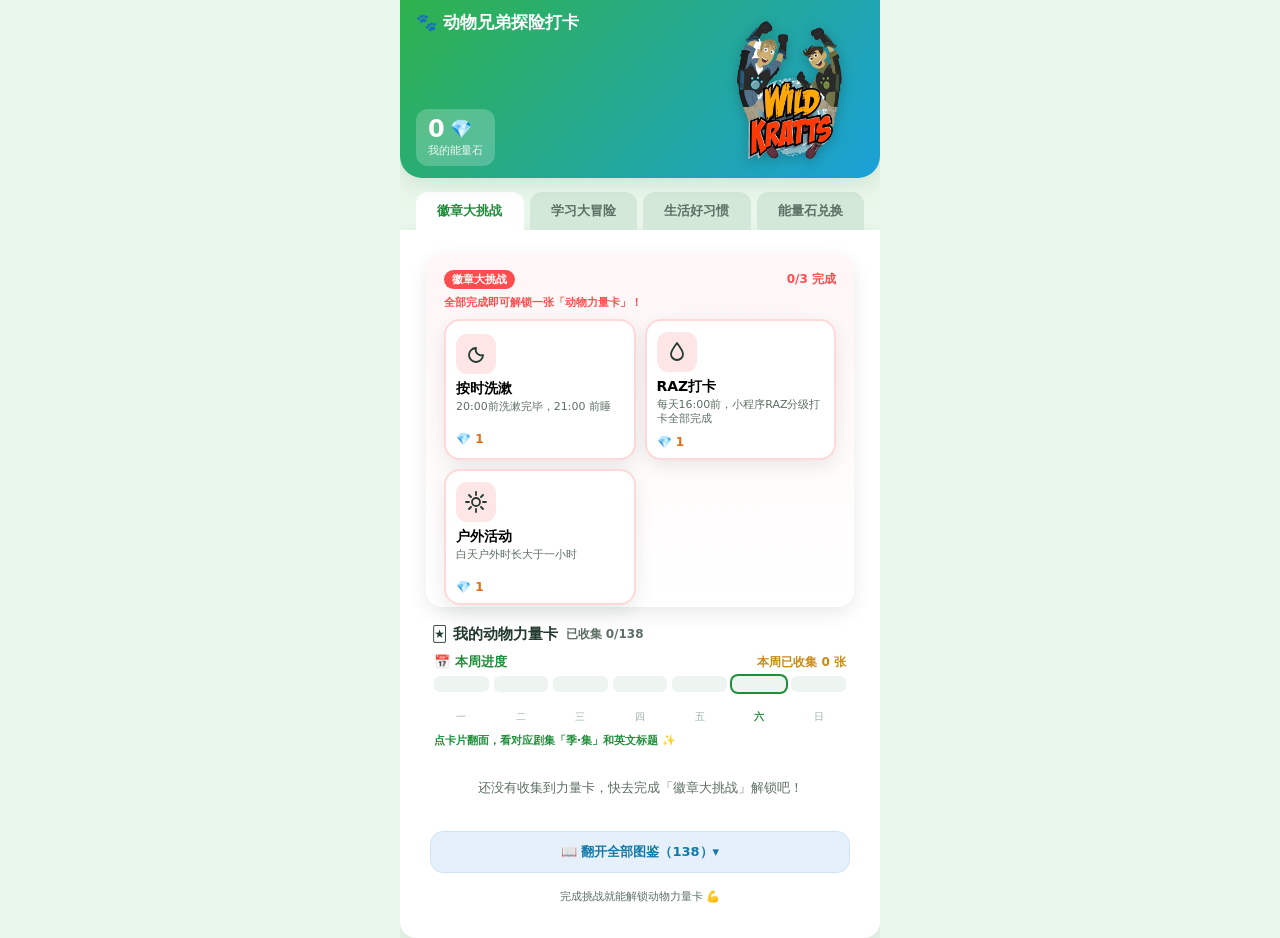
==== index.html @ 331b08fa "Add files via upload" ====
<!DOCTYPE html>
<html lang="zh-CN">
<head>
  <meta charset="UTF-8" />
  <meta name="viewport" content="width=device-width, initial-scale=1.0, maximum-scale=1.0, user-scalable=no, viewport-fit=cover" />
  <meta name="theme-color" content="#2fb24c" />
  <meta name="apple-mobile-web-app-capable" content="yes" />
  <meta name="apple-mobile-web-app-status-bar-style" content="default" />
  <meta name="apple-mobile-web-app-title" content="动物兄弟打卡" />
  <link rel="manifest" href="manifest.webmanifest" />
  <link rel="apple-touch-icon" href="img/apple-touch-icon.png" />
  <title>动物兄弟打卡 · 小朋友端</title>
  <link rel="stylesheet" href="css/style.css" />
</head>
<body>
  <div class="app-wrap">
    <!-- 顶部大横幅：左信息 + 右 logo（融入横幅背景） -->
    <div class="topbar">
      <div class="topbar-left">
        <h1>🐾 动物兄弟探险打卡</h1>
        <div class="balance-box">
          <div>
            <div class="balance-num"><span id="balance">0</span><span class="balance-ico">💎</span></div>
            <div class="balance-label">我的能量石</div>
          </div>
        </div>
      </div>
      <div class="topbar-right">
        <img src="img/hero.png" alt="动物兄弟" />
      </div>
    </div>

    <!-- 三栏切换器：按任务分类 -->
    <div class="tabs">
      <button class="tab active" data-tab="must">徽章大挑战</button>
      <button class="tab" data-tab="learn">学习大冒险</button>
      <button class="tab" data-tab="habit">生活好习惯</button>
      <button class="tab" data-tab="exchange">能量石兑换</button>
    </div>

    <!-- 面板 1：徽章大挑战 -->
    <div class="panel panel-kid" id="panel-must">
      <div class="section section-must">
        <div class="section-title">
          <span class="tag tag-must">徽章大挑战</span>
          <span class="must-progress" id="mustProgress"></span>
        </div>
        <div class="must-hint">全部完成即可解锁一张「动物力量卡」！</div>
        <div class="task-grid" id="mustGrid"></div>
      </div>
      <div class="section">
        <div class="section-title">🃏 我的动物力量卡 <span class="card-count" id="cardCount"></span></div>
        <div class="week-progress">
          <div class="week-head">
            <span class="week-title">📅 本周进度</span>
            <span class="week-count" id="weekCount">本周已收集 0 张</span>
          </div>
          <div class="week-bar" id="weekBar"></div>
        </div>
        <div class="card-sub">点卡片翻面，看对应剧集「季·集」和英文标题 ✨</div>
        <div class="card-filter hidden" id="cardFilter">
          <button class="cf-tab on" data-f="collected">已收集</button>
          <button class="cf-tab" data-f="uncollected">未收集</button>
          <button class="cf-tab" data-f="all">全部</button>
        </div>
        <div class="card-shelf" id="cardShelf"></div>
        <button class="card-expand" id="cardExpand">📖 翻开全部图鉴（138）▾</button>
      </div>
      <div class="foot-note">完成挑战就能解锁动物力量卡 💪</div>
    </div>

    <!-- 面板 2：学习大冒险 -->
    <div class="panel panel-kid hidden" id="panel-learn">
      <div class="section">
        <div class="section-title"><span class="tag tag-learn">学习大冒险</span></div>
        <div class="task-grid" id="learnGrid"></div>
      </div>
      <div class="foot-note">认真学习，积累能量石去兑换心仪的奖励吧！</div>
    </div>

    <!-- 面板 3：生活好习惯 -->
    <div class="panel panel-kid hidden" id="panel-habit">
      <div class="section">
        <div class="section-title"><span class="tag tag-habit">生活好习惯</span></div>
        <div class="task-grid" id="habitGrid"></div>
      </div>
      <div class="foot-note">自己的事情自己做，你越来越棒啦 🌟</div>
    </div>

    <!-- 面板 4：能量石兑换站 -->
    <div class="panel panel-kid hidden" id="panel-exchange">
      <div class="section">
        <div class="section-title">🎁 能量石兑换站</div>
        <div class="reward-grid" id="rewardGrid"></div>
      </div>
      <div class="foot-note">攒够能量石点兑换，去找爸爸妈妈领取奖励吧！</div>
    </div>
  </div>

  <!-- 庆祝遮罩：徽章大挑战全部完成 -->
  <div class="celebrate hidden" id="celebrate">
    <div class="confetti" id="confetti"></div>
    <div class="celebrate-card">
      <div class="mascot">🐾</div>
      <div class="ctitle">太棒了！</div>
      <div class="cmsg" id="celebMsg"></div>
      <div class="powercard-big" id="powerCardBig"></div>
      <button class="btn-primary" id="celebClose">收下力量卡 💪</button>
    </div>
  </div>

  <div class="toast" id="toast"></div>

  <script src="js/config.js"></script>
  <script src="js/store.js"></script>
  <script src="js/app.js"></script>
</body>
</html>
---- css/style.css ----
/* ===== 动物兄弟打卡工作台 · 全局样式 ===== */
:root {
  --green: #2fb24c;
  --green-dark: #1f8f3a;
  --blue: #1aa0d8;
  --blue-dark: #1379a8;
  --orange: #ff8a2b;
  --orange-dark: #e76c12;
  --gold: #ffc02e;
  --ink: #233a2e;
  --ink-soft: #5d7064;
  --bg: #eaf7ec;
  --card: #ffffff;
  --line: #d7ead9;
  --danger: #ff4d4f;
  --radius: 16px;
  --shadow: 0 6px 18px rgba(35, 58, 46, 0.10);
}

* { box-sizing: border-box; -webkit-tap-highlight-color: transparent; }
html, body { margin: 0; padding: 0; }
body {
  font-family: "PingFang SC", "Microsoft YaHei", "Hiragino Sans GB", system-ui, sans-serif;
  background: var(--bg);
  color: var(--ink);
  -webkit-text-size-adjust: 100%;
}
button { font-family: inherit; cursor: pointer; border: none; }
input, textarea, select { font-family: inherit; }
.hidden { display: none !important; }

/* 移动端容器：在桌面上呈现手机列宽，在手机上全屏 */
.app-wrap {
  max-width: 480px;
  margin: 0 auto;
  min-height: 100vh;
  background: linear-gradient(180deg, #d8f3dd 0%, var(--bg) 220px);
  position: relative;
  overflow-x: hidden;
}

/* ===== 顶部大横幅：左信息 + 右 logo（融入横幅背景） ===== */
.topbar {
  display: flex; align-items: stretch; gap: 8px;
  padding: 12px 8px 12px 16px;
  background: linear-gradient(135deg, var(--green) 0%, var(--blue) 100%);
  color: #fff;
  border-radius: 0 0 22px 22px;
  box-shadow: var(--shadow);
  position: relative;
  min-height: 158px;
}
.topbar-left { flex: 1; display: flex; flex-direction: column; justify-content: space-between; min-width: 0; }
.topbar h1 { font-size: 17px; margin: 0; display: flex; align-items: center; gap: 6px; font-weight: 800; line-height: 1.2; }
.topbar .leaf { width: 24px; height: 24px; }
.topbar-right {
  display: flex; align-items: center; justify-content: center;
  padding: 6px 10px 6px 6px;
  background: transparent;
  border-radius: 0 0 18px 0;
}
.topbar-right img { height: 142px; width: auto; max-width: 180px; object-fit: contain; display: block; filter: drop-shadow(0 3px 6px rgba(0,0,0,.22)); }
.balance-box {
  background: rgba(255,255,255,.22); border-radius: 12px; padding: 8px 12px;
  backdrop-filter: blur(2px); align-self: flex-start;
}
.balance-num { font-size: 24px; font-weight: 800; line-height: 1; display: flex; align-items: center; gap: 5px; }
.balance-label { font-size: 11px; opacity: .9; margin-top: 2px; }
.balance-ico { font-size: 18px; }

/* ===== 通用区块 ===== */
.section { padding: 12px 14px 2px; }
.section-title {
  display: flex; align-items: center; gap: 8px;
  font-size: 15px; font-weight: 800; margin: 4px 2px 9px; color: var(--ink);
}
.section-title .tag {
  font-size: 11px; font-weight: 700; padding: 2px 8px; border-radius: 20px; color: #fff;
}
.tag-learn { background: var(--blue); }
.tag-habit { background: var(--orange); }

/* ===== 任务卡网格 ===== */
.task-grid { display: grid; grid-template-columns: repeat(2, 1fr); gap: 9px; }
.task-card {
  background: var(--card); border-radius: var(--radius); padding: 11px 10px 9px;
  box-shadow: var(--shadow); position: relative; transition: transform .12s ease;
  border: 2px solid transparent; text-align: left; width: 100%;
}
.task-card:active { transform: scale(.97); }
.task-card .ico {
  width: 40px; height: 40px; border-radius: 11px; display: flex; align-items: center;
  justify-content: center; margin-bottom: 6px;
}
.ico-learn { background: #e3f3fb; }
.ico-habit { background: #fff0e0; }
.task-card .ico svg { width: 24px; height: 24px; stroke: var(--ink); fill: none; stroke-width: 1.8; stroke-linecap: round; stroke-linejoin: round; }
.task-card .name { font-size: 14px; font-weight: 800; margin: 0 0 2px; }
.task-card .desc { font-size: 11px; color: var(--ink-soft); line-height: 1.3; min-height: 24px; }
.task-card .foot { display: flex; align-items: center; justify-content: space-between; margin-top: 8px; }
.task-card .stones { font-size: 12px; font-weight: 800; color: var(--orange-dark); }
.task-card .done-flag { font-size: 11px; font-weight: 700; color: var(--green-dark); }

.task-card.done { border-color: var(--green); background: #f1fcf3; }
.task-card.done .ico { background: var(--green); }
.task-card.done .ico svg { stroke: #fff; }
.task-card.done::after {
  content: "✓"; position: absolute; top: 10px; right: 12px;
  width: 24px; height: 24px; border-radius: 50%; background: var(--green); color: #fff;
  display: flex; align-items: center; justify-content: center; font-size: 14px; font-weight: 800;
}

/* ===== 奖励墙 ===== */
.reward-grid { display: grid; grid-template-columns: repeat(2, 1fr); gap: 9px; }
.reward-card {
  background: var(--card); border-radius: var(--radius); padding: 10px; box-shadow: var(--shadow);
  text-align: center; width: 100%; position: relative;
}
.reward-card .pic {
  width: 100%; aspect-ratio: 1.4/1; border-radius: 12px; background: #fff6e6;
  display: flex; align-items: center; justify-content: center; overflow: hidden; margin-bottom: 8px;
}
.reward-card .pic img { width: 100%; height: 100%; object-fit: cover; }
.reward-card .pic .ph { font-size: 30px; opacity: .5; }
.reward-card .rname { font-size: 13px; font-weight: 700; margin: 0 0 6px; min-height: 32px; }
.reward-card .rcost { font-size: 12px; font-weight: 800; color: var(--orange-dark); margin-bottom: 8px; }
.btn-redeem {
  width: 100%; padding: 9px; border-radius: 12px; font-weight: 800; font-size: 13px;
  background: var(--gold); color: var(--ink); transition: filter .15s;
}
.btn-redeem:active { filter: brightness(.95); }
.btn-redeem:disabled { background: #e4ece6; color: #9bb0a3; cursor: not-allowed; }

/* ===== 浮动提示 ===== */
.toast {
  position: fixed; left: 50%; top: 22%; transform: translateX(-50%) translateY(-10px);
  background: rgba(35,58,46,.94); color: #fff; padding: 10px 18px; border-radius: 22px;
  font-size: 14px; font-weight: 700; opacity: 0; transition: all .25s; z-index: 60; pointer-events: none;
}
.toast.show { opacity: 1; transform: translateX(-50%) translateY(0); }

/* 发现新版本提示 */
.update-tip {
  position: fixed; left: 50%; bottom: 16px; transform: translateX(-50%) translateY(20px);
  display: flex; align-items: center; gap: 12px;
  background: #2fb24c; color: #fff; padding: 10px 14px 10px 18px; border-radius: 30px;
  font-size: 14px; font-weight: 700; box-shadow: 0 6px 20px rgba(0,0,0,.25);
  opacity: 0; pointer-events: none; transition: all .3s; z-index: 70;
}
.update-tip:not(.hidden) { opacity: 1; transform: translateX(-50%) translateY(0); pointer-events: auto; }
.update-tip button {
  background: #fff; color: #2fb24c; border: none; border-radius: 20px;
  padding: 7px 16px; font-size: 13px; font-weight: 800; cursor: pointer;
}
.update-tip.hidden { display: none; }

/* 收集能量石粒子 */
.spark {
  position: fixed; z-index: 55; font-size: 20px; pointer-events: none;
  animation: sparkUp .8s ease-out forwards;
}
@keyframes sparkUp {
  0% { transform: translateY(0) scale(.6); opacity: 1; }
  100% { transform: translateY(-70px) scale(1.3); opacity: 0; }
}

/* ===== 家长端样式 ===== */
.admin-body { max-width: 720px; margin: 0 auto; padding-bottom: 40px; }
.admin-head {
  background: linear-gradient(135deg, var(--green) 0%, var(--blue) 100%);
  color: #fff; padding: 18px; border-radius: 0 0 22px 22px; box-shadow: var(--shadow);
}
.admin-head h1 { margin: 0; font-size: 20px; display: flex; align-items: center; gap: 8px; }
.admin-head .sub { font-size: 12px; opacity: .9; margin-top: 4px; }
.admin-balance {
  margin-top: 12px; background: rgba(255,255,255,.18); border-radius: 14px;
  padding: 12px 16px; display: flex; align-items: center; justify-content: space-between;
}
.admin-balance .num { font-size: 28px; font-weight: 800; }
.tabs { display: flex; gap: 6px; padding: 14px 16px 0; }
.tab {
  flex: 1; padding: 10px; text-align: center; border-radius: 12px 12px 0 0; font-weight: 700;
  font-size: 14px; background: #d3e8d8; color: var(--ink-soft);
}
.tab.active { background: #fff; color: var(--green-dark); }
/* 小朋友端四个 tab 并排：缩小字号、禁止换行，保持单行对齐 */
.app-wrap .tab { font-size: 13px; white-space: nowrap; }
.panel { background: #fff; padding: 16px; border-radius: 0 0 16px 16px; box-shadow: var(--shadow); }
.panel.hidden { display: none; }

.row {
  display: flex; align-items: center; gap: 10px; padding: 12px; border: 1px solid var(--line);
  border-radius: 14px; margin-bottom: 10px;
}
.row .meta { flex: 1; min-width: 0; }
.row .meta .t { font-weight: 700; font-size: 15px; display: flex; align-items: center; gap: 6px; }
.row .meta .d { font-size: 12px; color: var(--ink-soft); margin-top: 2px; }
.row .meta .s { font-size: 11px; color: var(--orange-dark); font-weight: 700; margin-top: 3px; }
.row .actions { display: flex; gap: 6px; }
.icon-btn {
  width: 34px; height: 34px; border-radius: 10px; background: #f1f5f2; font-size: 14px;
  display: flex; align-items: center; justify-content: center; color: var(--ink);
}
.icon-btn.danger { background: #ffe9e9; color: var(--danger); }
.icon-btn.ok { background: #e6f8ea; color: var(--green-dark); }
.icon-btn.undo { background: #e6f0fb; color: var(--blue-dark); }
.icon-btn:disabled { opacity: .35; cursor: not-allowed; }

.btn-primary {
  background: var(--green); color: #fff; padding: 12px 18px; border-radius: 12px;
  font-weight: 800; font-size: 15px; width: 100%; margin-top: 4px;
}
.btn-primary:active { filter: brightness(.95); }
.btn-ghost {
  background: #eef4f0; color: var(--ink); padding: 11px 16px; border-radius: 12px;
  font-weight: 700; font-size: 14px;
}
.btn-danger {
  background: #ffe9e9; color: var(--danger); padding: 12px 18px; border-radius: 12px;
  font-weight: 800; font-size: 15px; width: 100%; margin-top: 4px; border: 1px solid #ffd2d2;
}
.btn-danger:active { filter: brightness(.96); }

.reset-zone {
  margin: 18px 16px 4px; padding: 14px; border: 1px dashed #ffd2d2; border-radius: 14px;
  background: #fff7f7;
}
.reset-hint {
  margin-top: 8px; font-size: 11px; line-height: 1.5; color: #c0392b;
}

/* 弹窗 */
.modal-mask {
  position: fixed; inset: 0; background: rgba(20,40,30,.5); z-index: 80;
  display: flex; align-items: flex-end; justify-content: center;
}
.modal {
  background: #fff; width: 100%; max-width: 480px; border-radius: 22px 22px 0 0;
  padding: 20px 18px 22px; animation: slideUp .25s ease;
}
@keyframes slideUp { from { transform: translateY(100%); } to { transform: translateY(0); } }
.modal h3 { margin: 0 0 14px; font-size: 18px; }
.field { margin-bottom: 12px; }
.field label { display: block; font-size: 13px; font-weight: 700; margin-bottom: 6px; color: var(--ink); }
.field input[type=text], .field input[type=number], .field textarea, .field select {
  width: 100%; padding: 11px 12px; border: 1px solid var(--line); border-radius: 11px;
  font-size: 15px; background: #fafdfb;
}
.field textarea { resize: vertical; min-height: 56px; }
.seg { display: flex; gap: 8px; }
.seg button {
  flex: 1; padding: 10px; border-radius: 11px; background: #eef4f0; font-weight: 700; font-size: 14px;
  color: var(--ink-soft);
}
.seg button.on { background: var(--green); color: #fff; }
.modal-actions { display: flex; gap: 10px; margin-top: 8px; }
.modal-actions .btn-primary { margin-top: 0; }

.upload-prev {
  width: 80px; height: 56px; border-radius: 10px; object-fit: cover; border: 1px solid var(--line);
  display: none; margin-top: 8px;
}
.img-pick {
  display: inline-flex; align-items: center; gap: 6px; padding: 9px 14px; border-radius: 11px;
  background: #fff3e0; color: var(--orange-dark); font-weight: 700; font-size: 13px; margin-top: 4px;
}

.empty { text-align: center; color: var(--ink-soft); padding: 24px; font-size: 13px; }

.foot-note { text-align: center; color: var(--ink-soft); font-size: 11px; padding: 12px 16px 18px; }

/* ===== 每日必打卡 / 徽章大挑战（小朋友端，置顶） ===== */
.tag-must { background: var(--danger); }
.section-must {
  background: linear-gradient(180deg, #fff6f6 0%, #ffffff 100%);
  border-radius: 16px; margin: 8px 10px 2px; box-shadow: var(--shadow);
}
.section-must .section-title { margin: 4px 4px 8px; }
.section-must .task-grid { padding: 0 4px; }
.ico-must { background: #ffe6e6; }
.task-card.must { border-color: #ffd9d9; }
.must-hint { font-size: 11px; color: var(--danger); margin: -2px 4px 9px; font-weight: 700; }
.must-progress { font-size: 12px; font-weight: 800; color: var(--danger); margin-left: auto; }

/* ===== 我的动物力量卡册（翻转卡 · 图鉴式） ===== */
.card-shelf { display: grid; grid-template-columns: repeat(4, 1fr); gap: 8px; }
/* 卡册：本周进度（周一~周日 7 格） + 状态筛选 + 展开按钮 */
.week-progress { margin: 2px 4px 9px; }
.week-head { display: flex; justify-content: space-between; align-items: baseline; margin-bottom: 5px; }
.week-title { font-size: 13px; font-weight: 800; color: var(--green-dark); }
.week-count { font-size: 12px; font-weight: 700; color: var(--gold-dark, #c98a16); }
.week-bar { display: flex; gap: 5px; }
.week-day { flex: 1; text-align: center; }
.week-seg { height: 16px; border-radius: 6px; background: #eef4f0; transition: background .3s ease; }
.week-day.filled .week-seg { background: var(--gold); }
.week-day.today .week-seg { box-shadow: 0 0 0 2px var(--green-dark); }
.week-num { font-size: 12px; font-weight: 800; color: #9bb0a4; line-height: 1.4; min-height: 17px; }
.week-day.filled .week-num { color: var(--gold-dark, #c98a16); }
.week-dow { font-size: 10px; color: #9bb0a4; margin-top: 1px; }
.week-day.today .week-dow { color: var(--green-dark); font-weight: 800; }
.card-sub { font-size: 11px; color: var(--green-dark); margin: 0 4px 9px; font-weight: 700; }
.card-filter { display: flex; gap: 6px; margin: 0 4px 9px; }
.cf-tab {
  flex: 1; padding: 7px 4px; border-radius: 11px; background: #f1f5f2;
  color: var(--ink-soft); font-size: 12px; font-weight: 700; border: 1px solid transparent;
}
.cf-tab.on { background: var(--green); color: #fff; }
.card-expand {
  display: block; width: 100%; margin: 12px 0 2px; padding: 11px;
  border-radius: 13px; background: #e6f0fb; color: var(--blue-dark);
  font-size: 13px; font-weight: 800; border: 1px solid #cfe3f5;
}
.card-expand:active { filter: brightness(.96); }
.card-empty { grid-column: 1 / -1; text-align: center; color: var(--ink-soft); font-size: 13px; padding: 22px 10px; }
.card-count { font-size: 12px; font-weight: 700; color: var(--ink-soft); }

.flip-card {
  position: relative;
  aspect-ratio: 3 / 4;
  perspective: 700px;
  cursor: pointer;
  -webkit-tap-highlight-color: transparent;
  transition: transform .4s cubic-bezier(.2,.85,.3,1.12);
}
.flip-card:active { transform: scale(.96); }
/* 放大态：固定铺满手机页面，弹出动画带大回弹 */
.flip-card.zoomed {
  position: fixed;
  top: 4vh; left: 5vw; right: 5vw; bottom: 4vh;
  z-index: 100;
  animation: cardPop .5s cubic-bezier(.34,1.56,.64,1);
}
.flip-card.zoomed .flip-front,
.flip-card.zoomed .flip-back {
  box-shadow: 0 20px 50px rgba(0,0,0,.35);
  border-radius: 22px;
}
/* 放大态：动物名称与超能力字体放大三倍 */
.flip-card.zoomed .fc-name { font-size: 39px; margin-top: 10px; }
.flip-card.zoomed .fc-power { font-size: 33px; margin-top: 8px; }
@keyframes cardPop {
  from { transform: scale(.55); opacity: 0; }
  to   { transform: scale(1); opacity: 1; }
}
.flip-inner {
  position: absolute; inset: 0;
  transform-style: preserve-3d;
  transition: transform .55s cubic-bezier(.2,.85,.3,1.05);
}
.flip-card.flipped .flip-inner { transform: rotateY(180deg); }
.flip-front, .flip-back {
  position: absolute; inset: 0;
  backface-visibility: hidden;
  -webkit-backface-visibility: hidden;
  border-radius: 12px;
  display: flex; flex-direction: column;
  align-items: center; justify-content: center;
  padding: 6px; text-align: center;
  box-shadow: 0 3px 8px rgba(0,0,0,.10);
  overflow: hidden;
}
.flip-front {
  background: #fff;
  border: 2px solid var(--pc, var(--green));
  border-radius: 16px;
  box-shadow: 0 6px 14px rgba(0,0,0,.12);
}
.flip-front::before { content: ''; position: absolute; inset: 0; background: var(--pc, var(--green)); opacity: .10; border-radius: 14px; }
.flip-front::after {
  content: ''; position: absolute; top: 0; left: 0; right: 0; height: 6px; z-index: 1;
  background: linear-gradient(90deg, var(--pc, var(--green)), rgba(255,255,255,0));
  border-radius: 14px 14px 0 0;
}
.flip-back {
  background: linear-gradient(160deg, var(--pc, var(--green)), var(--green-dark));
  color: #fff;
  transform: rotateY(180deg);
}
.fc-img { width: 100%; height: 66%; object-fit: contain; position: relative; }
.fc-emoji { font-size: 52px; line-height: 1; position: relative; margin-bottom: 2px; filter: drop-shadow(0 3px 5px rgba(0,0,0,.15)); }
.fc-name { font-size: 12px; font-weight: 800; margin-top: 4px; position: relative; background: rgba(255,255,255,.7); border-radius: 8px; padding: 1px 4px; }
.fc-power { font-size: 10px; color: var(--pc, var(--green-dark)); font-weight: 700; margin-top: 3px; position: relative; }
.fc-ep { font-size: 13px; font-weight: 800; margin-bottom: 5px; position: relative; }
.fc-en { font-size: 12px; opacity: .96; word-break: break-word; padding: 0 2px; position: relative; }
.fc-hint { font-size: 10px; opacity: .82; margin-top: 7px; position: relative; }
.fc-ribbon {
  position: absolute; top: 4px; right: 4px; z-index: 2;
  background: var(--gold); color: #5a4500;
  font-size: 9px; font-weight: 800; padding: 1px 5px; border-radius: 8px;
}
.fc-dot {
  position: absolute; top: 4px; right: 4px; z-index: 2;
  width: 16px; height: 16px; border-radius: 50%;
  background: var(--green-dark); color: #fff;
  font-size: 10px; font-weight: 800;
  display: flex; align-items: center; justify-content: center;
}
.flip-card.today .flip-front {
  box-shadow: 0 0 0 3px var(--gold), 0 3px 12px rgba(255,180,0,.45);
}
/* 未收集（待解锁）：整卡置灰、半透明、不可点击，显示锁标 */
.flip-card.locked { cursor: default; filter: grayscale(1); opacity: .55; }
.flip-card.locked:active { transform: none; }
.flip-card.locked .flip-front { border-color: #c2cfc8; }
.flip-card.locked .flip-front::before { background: #9bb0a4; opacity: .22; }
.flip-card.locked .flip-front::after { background: #c2cfc8; }
.flip-card.locked .fc-name { color: #6b7d72; }
.flip-card.locked .fc-power { color: #8aa093; }
.fc-lock {
  position: absolute; top: 4px; right: 4px; z-index: 2;
  font-size: 15px; line-height: 1;
  background: rgba(255,255,255,.9); border-radius: 8px; padding: 1px 4px;
}

/* ===== 庆祝遮罩 ===== */
.celebrate {
  position: fixed; inset: 0; z-index: 90; display: flex; align-items: center; justify-content: center;
  background: rgba(20,40,30,.55); opacity: 0; transition: opacity .3s; padding: 20px;
}
.celebrate.show { opacity: 1; }
.celebrate-card {
  position: relative; background: #fff; border-radius: 24px; padding: 26px 22px; text-align: center;
  width: 100%; max-width: 320px; transform: scale(.8); transition: transform .3s;
  box-shadow: 0 20px 50px rgba(0,0,0,.3); z-index: 2;
}
.celebrate.show .celebrate-card { transform: scale(1); animation: pop .5s ease; }
@keyframes pop { 0% { transform: scale(.8); } 60% { transform: scale(1.06); } 100% { transform: scale(1); } }
.celebrate-card .mascot { font-size: 46px; animation: bounce 1s ease infinite; }
@keyframes bounce { 0%,100% { transform: translateY(0); } 50% { transform: translateY(-8px); } }
.celebrate-card .ctitle { font-size: 22px; font-weight: 900; color: var(--green-dark); margin: 6px 0 4px; }
.celebrate-card .cmsg { font-size: 13px; color: var(--ink-soft); line-height: 1.4; margin-bottom: 14px; }
.powercard-big {
  border-radius: 18px; padding: 16px; margin-bottom: 16px; position: relative; overflow: hidden;
  background: var(--pc); color: #fff; box-shadow: 0 8px 20px rgba(0,0,0,.18);
}
.powercard-big::after {
  content: ''; position: absolute; inset: 0;
  background: radial-gradient(circle at 30% 20%, rgba(255,255,255,.45), transparent 60%);
}
.powercard-big .pc-emoji { font-size: 40px; position: relative; }
.powercard-big .pc-img {
  width: 78px; height: 78px; border-radius: 50%; object-fit: cover;
  border: 3px solid rgba(255,255,255,.92); position: relative;
  box-shadow: 0 4px 12px rgba(0,0,0,.22); background: #fff; display: inline-block;
}
.powercard-big .pc-name { font-size: 18px; font-weight: 900; margin-top: 4px; position: relative; }
.powercard-big .pc-power { font-size: 13px; font-weight: 700; opacity: .95; margin-top: 2px; position: relative; }
.confetti { position: absolute; inset: 0; overflow: hidden; pointer-events: none; }
.confetti i {
  position: absolute; top: -12px; width: 9px; height: 14px; border-radius: 2px; opacity: .9;
  animation: fall linear forwards;
}
@keyframes fall { to { transform: translateY(460px) rotate(360deg); opacity: 0; } }

/* ===== 历史记录：日历视图 ===== */
.cal-head { display: flex; align-items: center; gap: 8px; padding: 0 2px 10px; }
.cal-title { flex: 1; text-align: center; font-size: 18px; font-weight: 800; color: var(--ink); }
.cal-nav-btn {
  width: 34px; height: 34px; border-radius: 50%;
  background: #f1f5f2; color: var(--ink);
  display: flex; align-items: center; justify-content: center;
  font-size: 18px; line-height: 1;
}
.cal-nav-btn:active { transform: scale(.94); }
.cal-today { background: #e8f7eb; color: var(--green-dark); }

.cal-weekdays {
  display: grid; grid-template-columns: repeat(7, 1fr); gap: 6px;
  padding: 0 0 6px; color: var(--ink-soft);
  font-size: 12px; text-align: center;
}
.cal-grid { display: grid; grid-template-columns: repeat(7, 1fr); gap: 6px; }
.cal-cell {
  aspect-ratio: 1/1;
  border: 1px solid #ececec; border-radius: 12px;
  display: flex; align-items: center; justify-content: center;
  font-size: 15px; font-weight: 600; background: #fff; color: var(--ink);
  transition: transform .12s ease;
}
.cal-cell:active { transform: scale(.96); }
.cal-cell.out { border-color: transparent; background: transparent; }
.cal-cell.has-rec { color: var(--green-dark); }
.cal-cell.today { background: #e8f7eb; border-color: var(--green); color: var(--green-dark); }
.cal-cell.sel { background: var(--green); color: #fff; border-color: var(--green); }

.cal-detail { margin-top: 14px; border-top: 1px solid var(--line); padding-top: 12px; }
.cal-detail-title { font-size: 14px; font-weight: 800; margin-bottom: 8px; color: var(--ink); }
.cal-detail-empty { text-align: center; color: var(--ink-soft); font-size: 13px; padding: 16px 0; }

/* 详情内单条记录行 */
.cal-record { display: flex; align-items: center; gap: 10px; padding: 10px 12px; border: 1px solid var(--line); border-radius: 12px; margin-bottom: 8px; font-size: 13px; }
.cal-record .hico { width: 30px; height: 30px; border-radius: 50%; display: flex; align-items: center; justify-content: center; font-size: 14px; flex-shrink: 0; }
.cal-record .hmain { flex: 1; min-width: 0; }
.cal-record .ht { font-weight: 700; }
.cal-record .hd { font-size: 11px; color: var(--ink-soft); }
.cal-record .hv { font-weight: 800; font-size: 14px; }
.cal-record .hv.plus { color: var(--green-dark); }
.cal-record .hv.minus { color: var(--orange-dark); }
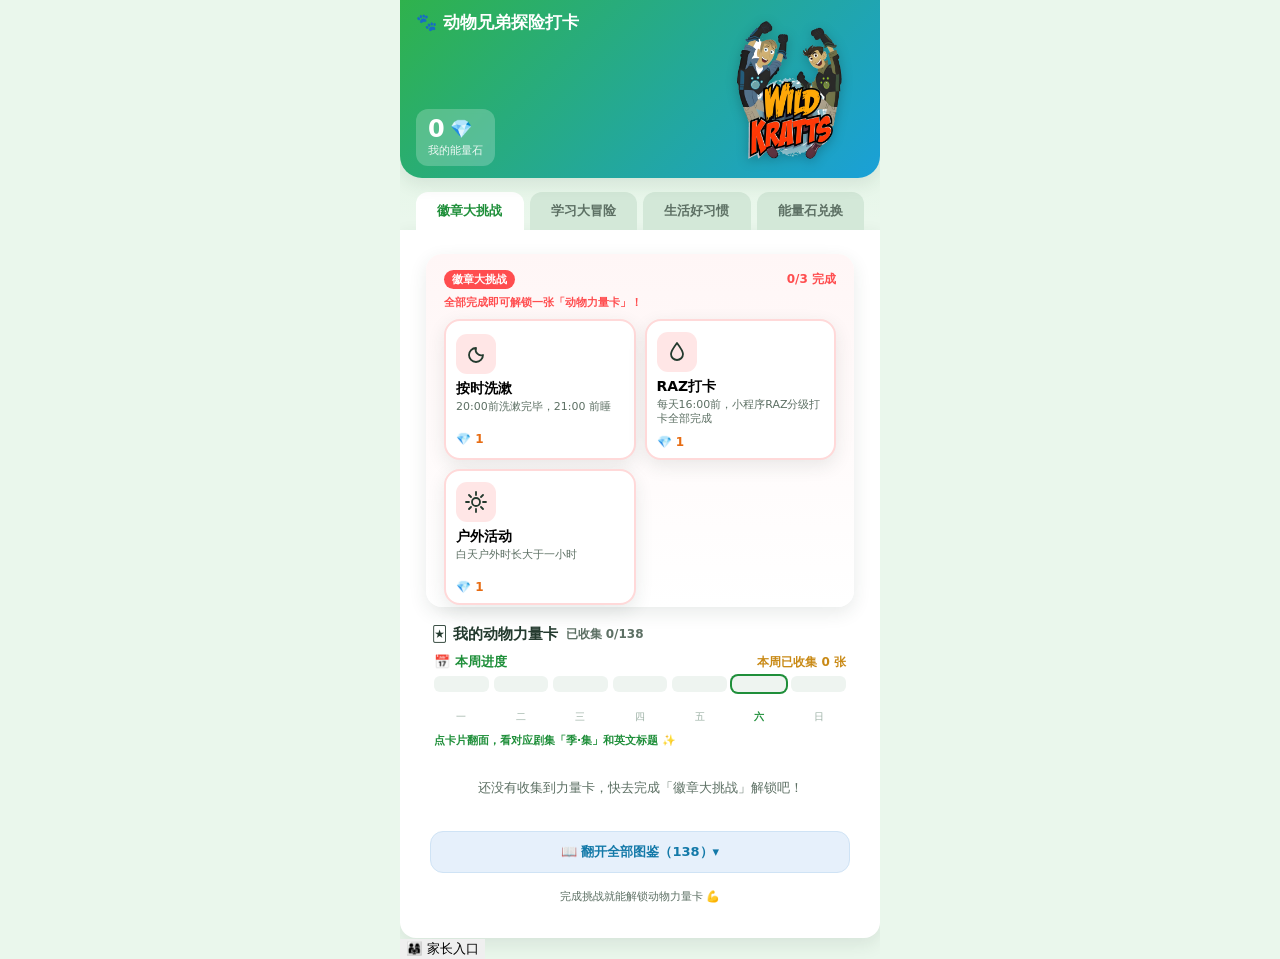
==== commit 23f1f378: "feat: 升级为小朋友端+家长端合并版" ====
--- a/index.html
+++ b/index.html
@@ -9,95 +9,252 @@
   <meta name="apple-mobile-web-app-title" content="动物兄弟打卡" />
   <link rel="manifest" href="manifest.webmanifest" />
   <link rel="apple-touch-icon" href="img/apple-touch-icon.png" />
-  <title>动物兄弟打卡 · 小朋友端</title>
+  <title>动物兄弟打卡</title>
   <link rel="stylesheet" href="css/style.css" />
 </head>
 <body>
-  <div class="app-wrap">
-    <!-- 顶部大横幅：左信息 + 右 logo（融入横幅背景） -->
-    <div class="topbar">
-      <div class="topbar-left">
-        <h1>🐾 动物兄弟探险打卡</h1>
-        <div class="balance-box">
+  <!-- 家长验证弹窗 -->
+  <div class="modal-mask hidden" id="lockModal">
+    <div class="modal lock-modal">
+      <h3>家长验证</h3>
+      <div class="field">
+        <label>请输入家长密码</label>
+        <input type="password" id="lockPwd" inputmode="numeric" maxlength="12" placeholder="默认密码 1234" />
+      </div>
+      <div class="modal-actions">
+        <button class="btn-ghost" id="lockCancel" style="flex:1">取消</button>
+        <button class="btn-primary" id="lockOk" style="flex:2">进入家长端</button>
+      </div>
+    </div>
+  </div>
+
+  <!-- ===================== 小朋友视图 ===================== -->
+  <div id="kidView" class="view">
+    <div class="app-wrap">
+      <!-- 顶部大横幅：左信息 + 右 logo（融入横幅背景） -->
+      <div class="topbar">
+        <div class="topbar-left">
+          <h1>🐾 动物兄弟探险打卡</h1>
+          <div class="balance-box">
+            <div>
+              <div class="balance-num"><span id="balance">0</span><span class="balance-ico">💎</span></div>
+              <div class="balance-label">我的能量石</div>
+            </div>
+          </div>
+        </div>
+        <div class="topbar-right">
+          <img src="img/hero.png" alt="动物兄弟" />
+        </div>
+      </div>
+
+      <!-- 三栏切换器：按任务分类 -->
+      <div class="tabs">
+        <button class="tab active" data-tab="must">徽章大挑战</button>
+        <button class="tab" data-tab="learn">学习大冒险</button>
+        <button class="tab" data-tab="habit">生活好习惯</button>
+        <button class="tab" data-tab="exchange">能量石兑换</button>
+      </div>
+
+      <!-- 面板 1：徽章大挑战 -->
+      <div class="panel panel-kid" id="panel-must">
+        <div class="section section-must">
+          <div class="section-title">
+            <span class="tag tag-must">徽章大挑战</span>
+            <span class="must-progress" id="mustProgress"></span>
+          </div>
+          <div class="must-hint">全部完成即可解锁一张「动物力量卡」！</div>
+          <div class="task-grid" id="mustGrid"></div>
+        </div>
+        <div class="section">
+          <div class="section-title">🃏 我的动物力量卡 <span class="card-count" id="cardCount"></span></div>
+          <div class="week-progress">
+            <div class="week-head">
+              <span class="week-title">📅 本周进度</span>
+              <span class="week-count" id="weekCount">本周已收集 0 张</span>
+            </div>
+            <div class="week-bar" id="weekBar"></div>
+          </div>
+          <div class="card-sub">点卡片翻面，看对应剧集「季·集」和英文标题 ✨</div>
+          <div class="card-filter hidden" id="cardFilter">
+            <button class="cf-tab on" data-f="collected">已收集</button>
+            <button class="cf-tab" data-f="uncollected">未收集</button>
+            <button class="cf-tab" data-f="all">全部</button>
+          </div>
+          <div class="card-shelf" id="cardShelf"></div>
+          <button class="card-expand" id="cardExpand">📖 翻开全部图鉴（138）▾</button>
+        </div>
+        <div class="foot-note">完成挑战就能解锁动物力量卡 💪</div>
+      </div>
+
+      <!-- 面板 2：学习大冒险 -->
+      <div class="panel panel-kid hidden" id="panel-learn">
+        <div class="section">
+          <div class="section-title"><span class="tag tag-learn">学习大冒险</span></div>
+          <div class="task-grid" id="learnGrid"></div>
+        </div>
+        <div class="foot-note">认真学习，积累能量石去兑换心仪的奖励吧！</div>
+      </div>
+
+      <!-- 面板 3：生活好习惯 -->
+      <div class="panel panel-kid hidden" id="panel-habit">
+        <div class="section">
+          <div class="section-title"><span class="tag tag-habit">生活好习惯</span></div>
+          <div class="task-grid" id="habitGrid"></div>
+        </div>
+        <div class="foot-note">自己的事情自己做，你越来越棒啦 🌟</div>
+      </div>
+
+      <!-- 面板 4：能量石兑换站 -->
+      <div class="panel panel-kid hidden" id="panel-exchange">
+        <div class="section">
+          <div class="section-title">🎁 能量石兑换站</div>
+          <div class="reward-grid" id="rewardGrid"></div>
+        </div>
+        <div class="foot-note">攒够能量石点兑换，去找爸爸妈妈领取奖励吧！</div>
+      </div>
+
+      <!-- 底部固定：家长入口 -->
+      <button id="parentEntry" class="parent-entry">👨‍👩‍👧 家长入口</button>
+    </div>
+  </div>
+
+  <!-- ===================== 家长视图（合并在单 App 内） ===================== -->
+  <div id="adminView" class="view hidden">
+    <div class="admin-body">
+      <button class="back-kid" id="backKidBtn">← 返回打卡页</button>
+      <div class="admin-head">
+        <h1>🐾 动物兄弟打卡 · 家长端</h1>
+        <div class="sub">管理任务清单、奖励与能量石积分</div>
+        <div class="admin-balance">
           <div>
-            <div class="balance-num"><span id="balance">0</span><span class="balance-ico">💎</span></div>
-            <div class="balance-label">我的能量石</div>
-          </div>
-        </div>
-      </div>
-      <div class="topbar-right">
-        <img src="img/hero.png" alt="动物兄弟" />
-      </div>
-    </div>
-
-    <!-- 三栏切换器：按任务分类 -->
-    <div class="tabs">
-      <button class="tab active" data-tab="must">徽章大挑战</button>
-      <button class="tab" data-tab="learn">学习大冒险</button>
-      <button class="tab" data-tab="habit">生活好习惯</button>
-      <button class="tab" data-tab="exchange">能量石兑换</button>
-    </div>
-
-    <!-- 面板 1：徽章大挑战 -->
-    <div class="panel panel-kid" id="panel-must">
-      <div class="section section-must">
-        <div class="section-title">
-          <span class="tag tag-must">徽章大挑战</span>
-          <span class="must-progress" id="mustProgress"></span>
-        </div>
-        <div class="must-hint">全部完成即可解锁一张「动物力量卡」！</div>
-        <div class="task-grid" id="mustGrid"></div>
-      </div>
-      <div class="section">
-        <div class="section-title">🃏 我的动物力量卡 <span class="card-count" id="cardCount"></span></div>
-        <div class="week-progress">
-          <div class="week-head">
-            <span class="week-title">📅 本周进度</span>
-            <span class="week-count" id="weekCount">本周已收集 0 张</span>
-          </div>
-          <div class="week-bar" id="weekBar"></div>
-        </div>
-        <div class="card-sub">点卡片翻面，看对应剧集「季·集」和英文标题 ✨</div>
-        <div class="card-filter hidden" id="cardFilter">
-          <button class="cf-tab on" data-f="collected">已收集</button>
-          <button class="cf-tab" data-f="uncollected">未收集</button>
-          <button class="cf-tab" data-f="all">全部</button>
-        </div>
-        <div class="card-shelf" id="cardShelf"></div>
-        <button class="card-expand" id="cardExpand">📖 翻开全部图鉴（138）▾</button>
-      </div>
-      <div class="foot-note">完成挑战就能解锁动物力量卡 💪</div>
-    </div>
-
-    <!-- 面板 2：学习大冒险 -->
-    <div class="panel panel-kid hidden" id="panel-learn">
-      <div class="section">
-        <div class="section-title"><span class="tag tag-learn">学习大冒险</span></div>
-        <div class="task-grid" id="learnGrid"></div>
-      </div>
-      <div class="foot-note">认真学习，积累能量石去兑换心仪的奖励吧！</div>
-    </div>
-
-    <!-- 面板 3：生活好习惯 -->
-    <div class="panel panel-kid hidden" id="panel-habit">
-      <div class="section">
-        <div class="section-title"><span class="tag tag-habit">生活好习惯</span></div>
-        <div class="task-grid" id="habitGrid"></div>
-      </div>
-      <div class="foot-note">自己的事情自己做，你越来越棒啦 🌟</div>
-    </div>
-
-    <!-- 面板 4：能量石兑换站 -->
-    <div class="panel panel-kid hidden" id="panel-exchange">
-      <div class="section">
-        <div class="section-title">🎁 能量石兑换站</div>
-        <div class="reward-grid" id="rewardGrid"></div>
-      </div>
-      <div class="foot-note">攒够能量石点兑换，去找爸爸妈妈领取奖励吧！</div>
-    </div>
-  </div>
-
-  <!-- 庆祝遮罩：徽章大挑战全部完成 -->
+            <div style="font-size:12px;opacity:.9">当前能量石余额</div>
+            <div class="num" id="aBalance">0</div>
+          </div>
+          <div style="font-size:26px">💎</div>
+        </div>
+      </div>
+
+      <div class="tabs">
+        <button class="tab active" data-tab="tasks">任务清单</button>
+        <button class="tab" data-tab="rewards">奖励兑换</button>
+        <button class="tab" data-tab="history">📈 历史记录</button>
+      </div>
+
+      <!-- 任务清单 -->
+      <div class="panel" id="aPanelTasks">
+        <div id="aTaskList"></div>
+        <button class="btn-primary" id="aAddTaskBtn">+ 新增任务</button>
+      </div>
+
+      <!-- 奖励兑换 -->
+      <div class="panel hidden" id="aPanelRewards">
+        <div id="aRewardList"></div>
+        <button class="btn-primary" id="aAddRewardBtn">+ 新增奖励</button>
+      </div>
+
+      <!-- 历史记录（日历视图） -->
+      <div class="panel hidden" id="aPanelHistory">
+        <div class="cal-head">
+          <button class="cal-nav-btn" id="aCalPrev" title="上个月">‹</button>
+          <div class="cal-title" id="aCalTitle">2026年08月</div>
+          <button class="cal-nav-btn" id="aCalNext" title="下个月">›</button>
+          <button class="cal-nav-btn cal-today" id="aCalToday" title="回到今天">▲</button>
+        </div>
+        <div class="cal-weekdays">
+          <span>周一</span><span>周二</span><span>周三</span><span>周四</span>
+          <span>周五</span><span>周六</span><span>周日</span>
+        </div>
+        <div class="cal-grid" id="aCalGrid"></div>
+        <div class="cal-detail" id="aCalDetail"></div>
+      </div>
+
+      <div class="reset-zone">
+        <button class="btn-danger" id="aResetBtn" type="button">🧹 清零重置（清空所有记录）</button>
+        <div class="reset-hint">把能量石余额、所有打卡 / 兑换记录、已解锁的力量卡全部清空，并把任务 / 奖励恢复为初始默认。此操作不可恢复。</div>
+      </div>
+
+      <div class="reset-zone">
+        <div class="pwd-row">
+          <input type="text" id="aPwdInput" maxlength="12" placeholder="设置新的家长密码" />
+          <button class="btn-ghost" id="aPwdSave">保存密码</button>
+        </div>
+        <div class="reset-hint">默认密码 1234，可在此修改为自定义密码。</div>
+      </div>
+    </div>
+
+    <!-- 任务编辑弹窗 -->
+    <div class="modal-mask hidden" id="aTaskModal">
+      <div class="modal">
+        <h3 id="aTaskModalTitle">新增任务</h3>
+        <div class="field">
+          <label>任务名称</label>
+          <input type="text" id="aTName" maxlength="30" placeholder="如：每日阅读" />
+        </div>
+        <div class="field">
+          <label>任务内容</label>
+          <textarea id="aTContent" maxlength="200" placeholder="如：亲子共读 15-20 分钟"></textarea>
+        </div>
+        <div class="field">
+          <label>能量石数量</label>
+          <input type="number" id="aTStones" min="0" value="1" />
+        </div>
+        <div class="field">
+          <label>分类</label>
+          <div class="seg" id="aTCat">
+            <button type="button" data-v="learn" class="on">学习大冒险</button>
+            <button type="button" data-v="habit">生活好习惯</button>
+            <button type="button" data-v="must">徽章大挑战</button>
+          </div>
+        </div>
+        <div class="field">
+          <label>状态</label>
+          <div class="seg" id="aTStatus">
+            <button type="button" data-v="active" class="on">启用</button>
+            <button type="button" data-v="inactive">停用</button>
+          </div>
+        </div>
+        <div class="modal-actions">
+          <button class="btn-ghost" id="aTaskCancel" style="flex:1">取消</button>
+          <button class="btn-primary" id="aTaskSave" style="flex:2">保存</button>
+        </div>
+      </div>
+    </div>
+
+    <!-- 奖励编辑弹窗 -->
+    <div class="modal-mask hidden" id="aRewardModal">
+      <div class="modal">
+        <h3 id="aRewardModalTitle">新增奖励</h3>
+        <div class="field">
+          <label>奖励名称</label>
+          <input type="text" id="aRName" maxlength="30" placeholder="如：看动画片 15 分钟" />
+        </div>
+        <div class="field">
+          <label>所需能量石</label>
+          <input type="number" id="aRStones" min="1" value="10" />
+        </div>
+        <div class="field">
+          <label>奖励图片（可选）</label>
+          <label class="img-pick">📷 选择图片<input type="file" id="aRImg" accept="image/*" hidden /></label>
+          <img class="upload-prev" id="aRImgPrev" alt="" />
+        </div>
+        <div class="field">
+          <label>状态</label>
+          <div class="seg" id="aRStatus">
+            <button type="button" data-v="active" class="on">启用</button>
+            <button type="button" data-v="inactive">停用</button>
+          </div>
+        </div>
+        <div class="modal-actions">
+          <button class="btn-ghost" id="aRewardCancel" style="flex:1">取消</button>
+          <button class="btn-primary" id="aRewardSave" style="flex:2">保存</button>
+        </div>
+      </div>
+    </div>
+
+    <div class="toast" id="aToast"></div>
+  </div>
+
+  <!-- 庆祝遮罩：徽章大挑战全部完成（小朋友端） -->
   <div class="celebrate hidden" id="celebrate">
     <div class="confetti" id="confetti"></div>
     <div class="celebrate-card">
@@ -113,6 +270,7 @@
 
   <script src="js/config.js"></script>
   <script src="js/store.js"></script>
+  <script src="js/admin.js"></script>
   <script src="js/app.js"></script>
 </body>
 </html>
